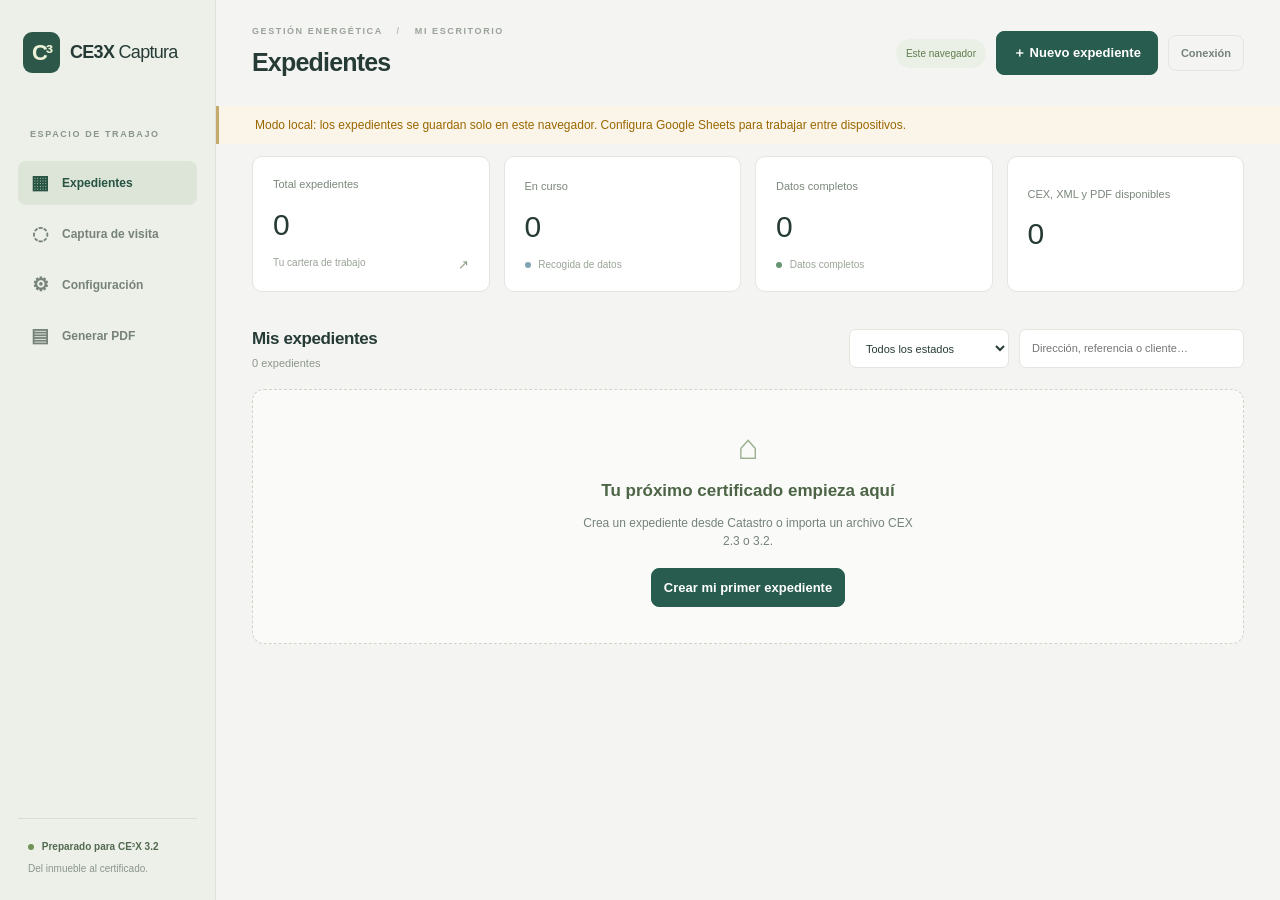
==== app/index.html @ 3f5df827 "Corregir exportación de Chipre y actualizar titulaciones y estado" ====
<!doctype html>
<html lang="es">
<head>
  <meta charset="utf-8">
  <meta name="viewport" content="width=device-width, initial-scale=1">
  <meta http-equiv="Cache-Control" content="no-store">
  <title>CE3X Captura</title>
  <link rel="stylesheet" href="styles.css?v=20261109-certificate-badge">
  <link rel="stylesheet" href="workspace.css?v=20261103-ce3x32">
</head>
<body>
  <aside class="workspace-nav" aria-label="Navegación principal">
    <a class="workspace-logo" href="index.html"><span class="logo-mark" aria-hidden="true">C³</span><span>CE3X <b>Captura</b></span></a>
    <span class="nav-caption">ESPACIO DE TRABAJO</span>
    <button id="workspaceHome" class="nav-item current" type="button"><span aria-hidden="true">▦</span> Expedientes</button>
    <button id="captureToggle" class="nav-item" type="button" aria-expanded="false" aria-controls="capturePanel"><span aria-hidden="true">◌</span> Captura de visita</button>
    <button id="workspaceSettings" class="nav-item" type="button"><span aria-hidden="true">⚙</span> Configuración</button>
    <button id="reportBtn" class="nav-item" type="button"><span aria-hidden="true">▤</span> Generar PDF</button>
    <div class="nav-bottom"><span class="version-dot"></span> Preparado para CE³X 3.2<small>Del inmueble al certificado.</small></div>
  </aside>
  <header class="topbar">
    <div>
      <p class="breadcrumb">GESTIÓN ENERGÉTICA <span>/</span> MI ESCRITORIO</p>
      <h1>Expedientes</h1>
    </div>
    <div class="actions">
      <span id="storageMode" class="storage-mode">Este navegador</span>
      <button id="newBtn" type="button"><span aria-hidden="true">＋</span> Nuevo expediente</button>
      <button id="configBtn" type="button" class="secondary">Conexión</button>
    </div>
  </header>
  <div id="syncAlert" class="sync-alert" hidden></div>

  <main class="app-shell">
    <section id="capturePanel" class="panel capture-panel" aria-label="Captura por chat">
      <div class="panel-header">
        <div>
          <span class="eyebrow">EN LA VISITA</span><h2>Captura de datos</h2>
          <p id="activeRecordText">Sin expediente abierto.</p>
        </div>
      </div>
      <div class="active-expedient">
        <label>
          <span>Selecciona expediente para el chat</span>
          <select id="activeRecordSelect"></select>
        </label>
      </div>
      <form id="chatForm" class="chat-form">
        <textarea id="chatInput" rows="4" placeholder="Ej: superficie útil habitable 149.40, ventilación del inmueble 0.63, demanda diaria ACS 120, cliente Juan Pérez"></textarea>
        <div class="chat-actions">
          <button type="submit">Enviar</button>
          <button id="voiceBtn" type="button" class="secondary">Dictar</button>
        </div>
      </form>
      <div id="chatLog" class="chat-log" aria-live="polite"></div>
    </section>

    <section class="panel right-panel" aria-label="Expedientes y detalle editable">
      <div id="listView" class="list-view">
        <div class="workspace-stats" aria-label="Estado de los expedientes">
          <button type="button" class="stat-card" data-filter="all"><span>Total expedientes</span><strong id="totalCount">0</strong><small>Tu cartera de trabajo <span>↗</span></small></button>
          <button type="button" class="stat-card" data-filter="PENDIENTE_DATOS"><span>En curso</span><strong id="progressCount">0</strong><small><i class="dot blue"></i> Recogida de datos</small></button>
          <button type="button" class="stat-card" data-filter="COMPLETA"><span>Datos completos</span><strong id="completeCount">0</strong><small><i class="dot green"></i> Datos completos</small></button>
          <button type="button" class="stat-card" data-filter="CERTIFICADO_GENERADO"><span>CEX, XML y PDF disponibles</span><strong id="pdfCount">0</strong></button>
        </div>
        <div class="panel-header">
          <div>
            <h2>Mis expedientes</h2>
            <p id="statusSummary">0 expedientes</p>
          </div>
          <div class="list-filters">
            <select id="statusFilter" aria-label="Filtrar expedientes por estado">
              <option value="all">Todos los estados</option>
              <option value="PENDIENTE_DATOS">En curso</option>
              <option value="COMPLETA">Datos completos</option>
              <option value="CERTIFICADO_GENERADO">CEX, XML y PDF disponibles</option>
            </select>
            <input id="searchInput" type="search" placeholder="Dirección, referencia o cliente…" aria-label="Buscar expedientes">
          </div>
        </div>
        <div id="expedientList" class="expedient-list"></div>
      </div>

      <div id="detailView" class="detail-view" hidden>
        <div class="detail-toolbar">
          <button id="backToListBtn" type="button" class="secondary">Volver a la lista</button>
          <div class="detail-actions">
            <button id="saveDetailBtn" type="submit" form="detailForm">Guardar detalle</button>
            <button id="reviewDataBtn" type="button" class="secondary" title="Consulta qué campos vienen de Catastro o del CEX y cuáles has comprobado">Revisión de datos</button>
            <button id="catastroBtn" type="button" class="secondary">Traer Catastro</button>
            <button id="catastroMapBtn" type="button" class="secondary" title="Abrir la cartografía del Catastro">Cartografía Catastro</button>
            <button id="catastro3dBtn" type="button" class="secondary" title="Abrir el Visor 3D del Catastro">Visor3D Catastro</button>
            <button id="autoEnvelopeBtn" type="button" class="secondary" hidden>Autocompletar envolvente</button>
            <button id="autoSystemsBtn" type="button" class="secondary" hidden>Autocompletar instalaciones</button>
            <button id="copyDataBtn" type="button" class="secondary">Copiar datos</button>
            <button id="deleteRecordBtn" type="button" class="danger">Eliminar expediente</button>
            <button id="downloadJsonBtn" type="button" class="secondary" hidden>Descargar JSON</button>
            <button id="downloadCexBtn" type="button" class="secondary">Exportar a CE³X 3.2</button>
            <button id="issueDesktopReportBtn" type="button" hidden>Generar XML y PDF</button>
            <button id="collectDesktopXmlBtn" type="button" class="secondary" hidden>Recoger XML de CE³X</button>
          </div>
        </div>
        <p id="detailSaveStatus" class="export-note" role="status"></p>
        <label class="report-no-improvements" hidden><input id="issueWithoutImprovements" type="checkbox"> Confirmo que esta emisión no incluye conjuntos de mejora</label>
        <button type="button" id="openCertificateFolder" onclick="openCertificateFolder()" hidden>Abrir carpeta del expediente</button>
        <p id="desktopReportFlow" class="export-note" aria-live="polite" hidden></p>
        <p id="desktopXmlStatus" class="export-note" role="status" hidden></p>

        <div class="record-head">
          <div>
            <h2 id="recordTitle">Detalle del expediente</h2>
            <p id="recordSubtitle">Selecciona o crea una referencia.</p>
          </div>
          <span id="recordBadge" class="badge">BORRADOR</span>
        </div>

        <p class="export-note">Exportación residencial · Revisa y recalcula el expediente en CE³X 3.2 antes de emitir el certificado.</p>
        <nav id="sectionTabs" class="tabs" aria-label="Secciones CE3X"></nav>
        <form id="detailForm">
          <div id="sectionFields" class="section-fields"></div>
        </form>
      </div>
    </section>
  </main>

  <dialog id="certificateFolderDialog" aria-labelledby="certificateFolderTitle">
    <h2 id="certificateFolderTitle">Archivos del expediente</h2>
    <p id="certificateFolderPath"></p>
    <p id="certificateFolderFiles"></p>
    <form method="dialog"><button>Cerrar</button></form>
  </dialog>
  <dialog id="operationDialog" aria-labelledby="operationTitle" aria-describedby="operationMessage">
    <h2 id="operationTitle"></h2>
    <p id="operationMessage" role="status" aria-live="polite"></p>
    <div class="form-actions"><button id="closeOperationBtn" type="button" hidden>Aceptar</button></div>
  </dialog>

  <dialog id="configDialog">
    <form method="dialog" id="configForm">
      <h2>Configuracion</h2>
      <label>Apps Script URL<input name="apiUrl" placeholder="https://script.google.com/macros/s/.../exec"></label>
      <label>APP_SECRET<input name="secret" type="password"></label>
      <label>Clave de Render para PDF<input name="pdfKey" type="password" autocomplete="off"></label>
      <button type="button" class="secondary" id="chooseXmlFolderBtn">Elegir carpeta del asistente CE³X</button>
      <p id="xmlFolderConfigStatus" role="status"></p>
      <p class="dialog-help">Elige la carpeta donde se ejecuta el asistente local. Cada expediente tendrá una carpeta con su nombre y referencia. Dentro se guardan el CEX, el XML y el PDF de cada emisión.</p>
      <fieldset><legend>Técnico certificador por defecto</legend><div id="technicianConfigFields"></div>
      </fieldset>
      <p id="sharedConfigStatus" role="status"></p>
      <p>Sin conexión configurada, los expedientes se guardan en este navegador. Con Google Sheets se usa el archivo compartido; los datos locales no se trasladan automáticamente.</p>
      <div class="form-actions">
        <button type="submit">Guardar config</button>
        <button type="button" class="secondary" id="testConfigBtn">Probar conexión</button>
        <button type="button" class="secondary" id="copyConfigLinkBtn">Copiar enlace config</button>
        <button type="button" class="secondary" id="closeConfigBtn">Cerrar</button>
      </div>
    </form>
  </dialog>

  <dialog id="copyDataDialog">
    <form method="dialog" id="copyDataForm">
      <h2>Copiar datos</h2>
      <label>Expediente origen<select name="sourceId" id="copySourceSelect"></select></label>
      <p>Se copiarán Envolvente térmica e Instalaciones al expediente abierto.</p>
      <p id="copyDataStatus" class="dialog-status" role="status" aria-live="polite"></p>
      <div class="form-actions">
        <button type="submit">Guardar copia</button>
        <button type="button" class="secondary" id="closeCopyDataBtn">Cancelar</button>
      </div>
    </form>
  </dialog>

  <dialog id="newRecordDialog">
    <form method="dialog" id="newRecordForm">
      <h2>Nuevo expediente</h2>
      <fieldset class="new-record-options">
        <legend>Elige una única forma de cargarlo</legend>
        <label class="new-record-option">
          <input type="radio" name="newRecordMode" value="catastro" checked>
          <span>
            <strong>Introducir referencia catastral</strong>
          </span>
        </label>
        <label class="new-record-option">
          <input type="radio" name="newRecordMode" value="cex">
          <span>
            <strong>Cargar .cex local</strong>
          </span>
        </label>
      </fieldset>
      <label id="newRecordReferenceField">Referencia catastral
        <input name="reference" inputmode="latin" maxlength="20" autocomplete="off" placeholder="20 caracteres">
      </label>
      <label id="newRecordFileField" hidden>Archivo .cex
        <input name="cexFile" type="file" accept=".cex,application/octet-stream">
      </label>
      <p id="newRecordHelp" class="dialog-help">Se creará el expediente y se consultará Catastro automáticamente.</p>
      <p id="newRecordStatus" class="dialog-status" role="status" aria-live="polite" hidden></p>
      <div class="form-actions">
        <button type="submit" id="createNewRecordBtn"><span class="button-spinner" aria-hidden="true"></span><span id="createNewRecordBtnLabel">Crear expediente</span></button>
        <button type="button" class="secondary" id="closeNewRecordBtn">Cancelar</button>
      </div>
    </form>
  </dialog>

  <dialog id="reportDialog" aria-labelledby="reportTitle">
    <form id="reportForm">
      <span class="eyebrow">INFORME DE CERTIFICACIÓN</span>
      <h2 id="reportTitle">Del XML al PDF</h2>
      <p class="dialog-help">Selecciona el XML que has generado en CE³X 3.2. El generador oficial validará sus datos y creará el informe.</p>
      <label>Certificado en XML<input name="xmlFile" type="file" accept=".xml,application/xml,text/xml" required></label>
      <p class="dialog-help">¿Tienes un CEX? Ábrelo y calcula el expediente en CE³X 3.2; después genera su XML. El CEX por sí solo no sustituye ese cálculo.</p>
      <p id="reportStatus" class="report-status" role="status" aria-live="polite"></p>
      <p id="cloudReportHelp" hidden>Al generar el PDF se enviará el XML a Render. El servicio puede tardar en arrancar. La clave se toma de Configuración.</p>
      <a id="cloudReportLink" class="button-link" href="https://ce3x-pdf-prueba.onrender.com/" target="_blank" rel="noopener noreferrer" hidden>Abrir generador web de PDF</a>
      <div class="form-actions"><button id="generateReportBtn" type="submit">Generar y descargar PDF</button><button id="closeReportBtn" type="button" class="secondary">Cerrar</button></div>
    </form>
  </dialog>
  <dialog id="referencesDialog" aria-labelledby="referencesTitle">
    <form id="referencesForm">
      <span class="eyebrow">IDENTIFICACIÓN DEL EDIFICIO</span>
      <h2 id="referencesTitle">Referencias catastrales</h2>
      <p class="dialog-help">Introduce una referencia de 20 caracteres por línea. La primera será la principal; puedes cambiar el orden, añadir o retirar referencias.</p>
      <label>Referencias del expediente<textarea id="referenceListInput" rows="6" spellcheck="false" autocomplete="off"></textarea></label>
      <p id="referencesStatus" class="dialog-status" role="status" aria-live="polite"></p>
      <div class="form-actions"><button id="saveReferencesBtn" type="submit">Guardar referencias</button><button id="closeReferencesBtn" type="button" class="secondary">Cancelar</button></div>
    </form>
  </dialog>
  <dialog id="estimationDialog" aria-labelledby="estimationTitle">
    <form id="estimationForm">
      <span class="eyebrow">INSTALACIONES · CE³X 3.2</span>
      <h2 id="estimationTitle">Parámetros y rendimiento</h2>
      <p class="dialog-help">Guarda los parámetros de los equipos importados y recalcula sus rendimientos. Esta función no calcula la calificación energética del edificio.</p>
      <label>Equipo<select id="estimationEquipment"></select></label>
      <fieldset id="estimationFields" class="estimation-fields"></fieldset>
      <p id="estimationStatus" class="report-status" role="status" aria-live="polite"></p>
      <div class="form-actions"><button id="calculateEstimationBtn" type="submit">Recalcular y guardar</button><button id="saveEstimationBtn" type="button" class="secondary">Guardar parámetros</button><button id="closeEstimationBtn" type="button" class="secondary">Cerrar</button></div>
    </form>
  </dialog>
  <dialog id="reviewDialog" aria-labelledby="reviewTitle">
    <div class="review-dialog-content">
      <span class="eyebrow">CALIDAD DE LOS DATOS</span>
      <h2 id="reviewTitle">Origen y revisión de datos</h2>
      <p>Comprueba cada dato o tabla con la documentación del expediente. Esta revisión es una declaración del usuario; no calcula ni valida la calificación energética.</p>
      <p id="reviewSummary" role="status"></p>
      <div class="review-list" id="reviewList"></div>
      <form id="reviewCheckForm" hidden>
        <h3 id="reviewFieldTitle"></h3><p id="reviewValuePreview"></p><p id="reviewFieldEvidence"></p>
        <label>Comprobado por<input id="reviewBy" maxlength="120" required></label>
        <label>Documento o cálculo de referencia<input id="reviewDocument" maxlength="500" required></label>
        <label class="review-attestation"><input id="reviewAttested" type="checkbox" required>He contrastado el dato o la tabla con esa referencia.</label>
        <div class="form-actions"><button type="submit">Guardar comprobación</button><button type="button" class="secondary" id="reviewUncheckBtn">Marcar pendiente</button></div>
      </form>
      <p id="reviewStatus" class="dialog-status" role="status"></p>
      <div class="form-actions"><button id="closeReviewBtn" type="button" class="secondary">Cerrar</button></div>
    </div>
  </dialog>
  <dialog id="solarDialog" aria-labelledby="solarTitle">
    <form id="solarForm">
      <span class="eyebrow">ENVOLVENTE TÉRMICA</span>
      <h2 id="solarTitle">Protecciones solares</h2>
      <p class="dialog-help">Edita voladizos y retranqueos. Los factores se calculan en el navegador y se incorporan al CEX. El cálculo energético completo del edificio sigue siendo necesario.</p>
      <label>Aplicar a<select id="solarWindow"></select></label>
      <p id="solarOrientation"></p>
      <p class="dialog-help">Medidas en metros: L es el vuelo horizontal; D, la separación vertical entre el hueco y el voladizo; H, la altura del hueco; W, su anchura; R, la profundidad del retranqueo. Si hay retranqueo, mide L desde el centro del acristalamiento.</p>
      <div id="solarFields"></div>
      <p id="solarPreview" role="status" aria-live="polite"></p>
      <p id="solarStatus" class="dialog-status" role="status"></p>
      <div class="form-actions"><button id="saveSolarBtn" type="submit">Guardar protecciones</button><button id="closeSolarBtn" type="button" class="secondary">Cerrar</button></div>
    </form>
  </dialog>
  <dialog id="windowDialog" aria-labelledby="windowTitle">
    <form id="windowForm" novalidate>
      <span class="eyebrow">ENVOLVENTE TÉRMICA</span>
      <h2 id="windowTitle">Propiedades térmicas de huecos</h2>
      <label>Aplicar a<select id="windowSelector"></select></label>
      <label>Modo de definición<select id="windowMode"><option>Conocidas</option><option>Estimadas</option></select></label>
      <p class="dialog-help">Conocidas: introduce valores respaldados por documentación o ensayos. Estimadas: elige vidrio y marco para calcular sus valores. Completa el porcentaje de marco y su absortividad en la tabla.</p>
      <fieldset id="windowKnownFields"><legend>Valores de la ventana antes de añadir doble ventana</legend>
        <label>U vidrio (W/m²K)<input data-window-value="uVidrio" inputmode="decimal"></label>
        <label>g vidrio (0–1)<input data-window-value="gVidrio" inputmode="decimal"></label>
        <label>U marco (W/m²K)<input data-window-value="uMarco" inputmode="decimal"></label>
      </fieldset>
      <fieldset id="windowEstimatedFields" hidden><legend>Características observadas</legend>
        <label>Tipo de vidrio<select id="windowGlass"></select></label>
        <label>Tipo de marco<select id="windowFrame"></select></label>
      </fieldset>
      <label class="solar-enabled"><input id="windowDouble" type="checkbox">Doble ventana</label>
      <p class="dialog-help">Doble ventana significa dos ventanas paralelas en el mismo hueco. Es distinto de un acristalamiento doble. Esta opción aplica la corrección de CE³X; no calcula la calificación energética del edificio.</p>
      <p id="windowPreview" role="status" aria-live="polite"></p>
      <p id="windowStatus" class="dialog-status" role="status"></p>
      <div class="form-actions"><button id="saveWindowBtn" type="submit">Guardar propiedades</button><button id="closeWindowBtn" type="button" class="secondary">Cerrar</button></div>
    </form>
  </dialog>
  <script src="window-model.js?v=20261108-window-bulk"></script>
  <script src="solar-tables.js?v=20261106-window"></script>
  <script src="solar-model.js?v=20261108-solar-bulk"></script>
  <script src="reports.js?v=20261107-issue-flow"></script>
  <script src="cex-import.js?v=20261109-building-selectors"></script>
  <script src="ce3x-locations.js?v=20261106-window"></script>
  <script src="cex-32.js?v=20261109-chipre"></script>
  <script src="estimation-model.js?v=20261106-window"></script>
  <script src="review-model.js?v=20261106-window"></script>
  <script src="workspace.js?v=20261108-certificate-versions"></script>
  <script src="app.js?v=20261109-titulaciones"></script>
  <script src="estimation-ui.js?v=20261108-report-preflight"></script>
  <script src="references-ui.js?v=20261106-window"></script>
  <script src="review-ui.js?v=20261106-window"></script>
  <script src="solar-ui.js?v=20261108-solar-bulk"></script>
  <script src="window-ui.js?v=20261108-solar-bulk"></script>
</body>
</html>
---- app/styles.css ----
:root {
  --bg: #f4f6f8;
  --panel: #ffffff;
  --text: #17202a;
  --muted: #667085;
  --line: #d8dee6;
  --brand: #176b5b;
  --brand-dark: #0f4f43;
  --ok: #137333;
  --warn: #9a6700;
  --error: #b42318;
}

* {
  box-sizing: border-box;
}

body {
  margin: 0;
  background: var(--bg);
  color: var(--text);
  font-family: Arial, Helvetica, sans-serif;
  font-size: 15px;
}

.topbar {
  align-items: center;
  background: #fff;
  border-bottom: 1px solid var(--line);
  display: flex;
  gap: 16px;
  justify-content: space-between;
  padding: 14px 18px;
}

h1,
h2,
p {
  margin: 0;
}

h1 {
  font-size: 22px;
}

h2 {
  font-size: 17px;
}

p,
small {
  color: var(--muted);
}

.actions,
.chat-actions,
.form-actions {
  align-items: center;
  display: flex;
  flex-wrap: wrap;
  gap: 8px;
}

.storage-mode {
  border: 1px solid var(--line);
  border-radius: 999px;
  color: var(--muted);
  font-size: 13px;
  font-weight: 700;
  padding: 7px 10px;
  white-space: nowrap;
}

.storage-mode.local {
  background: #fff7e6;
  border-color: #f5d089;
  color: var(--warn);
}

.storage-mode.sheet {
  background: #edf7ed;
  border-color: #b7dfbd;
  color: var(--ok);
}

.sync-alert {
  background: #fff7e6;
  border-bottom: 1px solid #f5d089;
  color: var(--warn);
  font-weight: 700;
  padding: 10px 18px;
}

button {
  background: var(--brand);
  border: 1px solid var(--brand);
  border-radius: 6px;
  color: #fff;
  cursor: pointer;
  font: inherit;
  font-weight: 700;
  padding: 9px 12px;
}

button.secondary,
.tab {
  background: #fff;
  color: var(--brand-dark);
}

button.danger {
  background: #fff;
  border-color: #f3b8b2;
  color: var(--error);
}

button:disabled {
  cursor: not-allowed;
  opacity: .55;
}

.app-shell {
  display: grid;
  gap: 16px;
  grid-template-columns: minmax(340px, 440px) minmax(0, 1fr);
  padding: 16px;
}

.panel {
  background: var(--panel);
  border: 1px solid var(--line);
  border-radius: 8px;
  min-width: 0;
}

.capture-panel,
.right-panel {
  max-height: calc(100vh - 96px);
}

.capture-panel,
.list-view {
  overflow: auto;
}

.capture-panel {
  display: grid;
  grid-template-rows: auto auto auto minmax(220px, 1fr);
}

.right-panel {
  overflow: hidden;
}

.list-view {
  height: calc(100vh - 96px);
  max-height: calc(100vh - 96px);
}

.detail-view {
  display: flex;
  flex-direction: column;
  height: calc(100vh - 96px);
  max-height: calc(100vh - 96px);
}

.panel-header,
.record-head {
  align-items: center;
  border-bottom: 1px solid var(--line);
  display: flex;
  gap: 12px;
  justify-content: space-between;
  padding: 14px;
}

.panel-header.compact {
  border-top: 1px solid var(--line);
}

.panel-header input,
.panel-header select {
  max-width: 160px;
}

.list-filters {
  display: flex;
  flex-wrap: wrap;
  gap: 8px;
  justify-content: flex-end;
}

.list-filters button {
  min-width: 120px;
}

.chat-log {
  display: grid;
  gap: 10px;
  min-height: 340px;
  overflow: auto;
  padding: 14px;
}

.chat-message {
  border: 1px solid var(--line);
  border-radius: 8px;
  line-height: 1.4;
  overflow-wrap: anywhere;
  padding: 10px 12px;
  white-space: pre-wrap;
}

.chat-message.assistant {
  background: #f8faf9;
}

.chat-message.user {
  background: #eef7f4;
  border-color: #b8ddd3;
  justify-self: end;
  max-width: 88%;
}

.chat-form {
  background: #f1fbf8;
  border-bottom: 1px solid #b8ddd3;
  border-top: 1px solid #b8ddd3;
  display: grid;
  gap: 10px;
  padding: 14px;
}

.chat-form textarea {
  border-color: #9fd1c6;
  min-height: 112px;
}

.expedient-list {
  display: grid;
}

.empty-list {
  color: var(--muted);
  padding: 18px 14px;
}

.expedient-card {
  background: transparent;
  border: 0;
  border-top: 1px solid var(--line);
  color: inherit;
  display: grid;
  gap: 12px;
  padding: 14px;
  text-align: left;
  width: 100%;
}

.expedient-card:hover,
.expedient-card.active {
  background: #eef7f4;
}

.expedient-main strong,
.expedient-main span {
  display: block;
  overflow-wrap: anywhere;
}

.expedient-main span {
  color: var(--muted);
  margin-top: 4px;
}

.expedient-meta {
  color: var(--muted);
  display: grid;
  gap: 3px;
  grid-template-columns: 1fr;
}

.expedient-meta span {
  overflow: hidden;
  text-overflow: ellipsis;
  white-space: nowrap;
}

.section-status {
  display: flex;
  flex-wrap: wrap;
  gap: 6px;
}

.section-pill,
.badge {
  border-radius: 999px;
  font-size: 12px;
  font-weight: 700;
  padding: 5px 8px;
  white-space: nowrap;
}

.section-pill.done,
.badge.COMPLETA {
  background: #edf7ed;
  border: 1px solid #b7dfbd;
  color: var(--ok);
}

.badge.CERTIFICADO_GENERADO {
  background: #e0f2fe;
  border: 1px solid #7dd3fc;
  color: #075985;
}

.section-pill.partial,
.badge.PENDIENTE_DATOS {
  background: #fff7e6;
  border: 1px solid #f5d089;
  color: var(--warn);
}

.section-pill.missing,
.badge.BORRADOR {
  background: #f2f4f7;
  border: 1px solid #d0d5dd;
  color: var(--muted);
}

.badge.ERROR {
  background: #fff0ee;
  border: 1px solid #ffd0ca;
  color: var(--error);
}

.tabs {
  align-items: center;
  border-bottom: 1px solid var(--line);
  display: flex;
  flex: 0 0 auto;
  gap: 8px;
  min-height: 58px;
  overflow-x: auto;
  overflow-y: hidden;
  padding: 12px 14px;
}

.detail-toolbar {
  align-items: center;
  background: #fff;
  border-bottom: 1px solid var(--line);
  display: flex;
  gap: 10px;
  justify-content: space-between;
  padding: 12px 14px;
  position: sticky;
  top: 0;
  flex: 0 0 auto;
  z-index: 2;
}

.detail-actions {
  display: flex;
  flex-wrap: wrap;
  gap: 8px;
  justify-content: flex-end;
}

[hidden] {
  display: none !important;
}

.tab.active {
  background: var(--brand);
  color: #fff;
}

.tab {
  line-height: 1.15;
  min-height: 38px;
  white-space: nowrap;
}

.record-head {
  flex: 0 0 auto;
}

form {
  padding: 14px;
}

#detailForm {
  flex: 1;
  min-height: 0;
  overflow: auto;
}

fieldset {
  border: 1px solid var(--line);
  border-radius: 8px;
  display: grid;
  gap: 12px;
  grid-template-columns: repeat(3, minmax(0, 1fr));
  margin: 0 0 14px;
  padding: 14px;
}

legend {
  color: var(--brand-dark);
  font-weight: 700;
  padding: 0 6px;
}

label {
  color: var(--muted);
  display: grid;
  gap: 6px;
}

label span {
  color: var(--muted);
}

input,
textarea,
select {
  border: 1px solid var(--line);
  border-radius: 6px;
  color: var(--text);
  font: inherit;
  min-width: 0;
  padding: 9px 10px;
  width: 100%;
}

textarea {
  resize: vertical;
}

.active-expedient {
  background: #fbfdfc;
  border-bottom: 1px solid var(--line);
  padding: 12px 14px;
}

.active-expedient label {
  display: grid;
  gap: 6px;
}

.input-with-unit {
  align-items: center;
  display: grid;
  gap: 8px;
  grid-template-columns: minmax(0, 1fr) auto;
}

.input-with-unit small {
  white-space: nowrap;
}

.image-field {
  display: grid;
  gap: 8px;
}

.image-preview {
  border: 1px solid var(--line);
  border-radius: 6px;
  display: block;
  max-height: 160px;
  max-width: 100%;
  object-fit: contain;
}

.image-link,
.image-empty {
  align-items: center;
  border: 1px solid var(--line);
  border-radius: 6px;
  color: var(--muted);
  display: flex;
  min-height: 44px;
  padding: 0 12px;
  text-decoration: none;
}

.image-link {
  color: var(--accent);
}

.table-fieldset {
  display: block;
}

.table-label {
  display: grid;
  gap: 8px;
}

.table-wrap {
  overflow-x: auto;
}

table {
  border-collapse: collapse;
  min-width: 880px;
  width: 100%;
}

th,
td {
  border: 1px solid var(--line);
  padding: 6px;
  vertical-align: top;
}

th {
  background: #f3f6f8;
  color: var(--text);
  font-size: 13px;
  text-align: left;
}

td:first-child,
td:nth-child(2),
th:first-child,
th:nth-child(2) {
  color: var(--muted);
  text-align: center;
  width: 44px;
}

td:first-child input,
th:first-child input {
  min-width: 0;
  width: auto;
}

td input,
td select {
  border: 0;
  border-radius: 0;
  min-width: 120px;
  padding: 5px;
}

.table-actions {
  display: flex;
  flex-wrap: wrap;
  gap: 8px;
  margin-top: 8px;
}

dialog {
  border: 1px solid var(--line);
  border-radius: 8px;
  max-width: 560px;
  width: calc(100% - 32px);
}

dialog::backdrop {
  background: rgba(15, 23, 42, .35);
}

#configForm,
#copyDataForm,
#newRecordForm {
  display: grid;
  gap: 14px;
}

#newRecordForm {
  text-align: center;
}

.new-record-options {
  border: 1px solid var(--line);
  display: grid;
  grid-template-columns: repeat(2, minmax(0, 1fr));
  gap: 8px;
  margin: 0;
  padding: 10px;
  text-align: left;
}

.new-record-options legend {
  color: var(--muted);
  font-size: 13px;
  text-align: left;
  padding: 0 5px;
}

.new-record-option {
  align-items: center;
  border: 1px solid transparent;
  border-radius: 6px;
  cursor: pointer;
  display: flex;
  gap: 10px;
  justify-content: center;
  min-height: 76px;
  padding: 9px;
  text-align: center;
}

.new-record-option:has(input:checked) {
  background: #eef7f4;
  border-color: #b8ddd3;
}

.new-record-option span {
  display: block;
}

.dialog-help,
.dialog-status {
  color: var(--muted);
  margin: 0;
}

.dialog-status {
  align-items: center;
  color: var(--accent);
  display: flex;
  gap: 8px;
  justify-content: center;
  font-weight: 700;
}

#newRecordForm > label {
  text-align: left;
}

#newRecordForm .form-actions {
  justify-content: center;
}

.button-spinner {
  animation: button-spin .8s linear infinite;
  border: 2px solid currentColor;
  border-right-color: transparent;
  border-radius: 50%;
  display: none;
  height: 13px;
  margin-right: 7px;
  vertical-align: -2px;
  width: 13px;
}

#createNewRecordBtn.is-loading .button-spinner {
  display: inline-block;
}

@keyframes button-spin {
  to { transform: rotate(360deg); }
}

@media (max-width: 980px) {
  .topbar,
  .app-shell {
    display: block;
  }

  .actions {
    margin-top: 12px;
  }

  .app-shell {
    padding: 10px;
  }

  .new-record-options {
    grid-template-columns: 1fr;
  }

  .panel {
    margin-bottom: 12px;
  }

  .capture-panel,
  .right-panel {
    max-height: none;
    overflow: visible;
  }

  .detail-view {
    height: auto;
    max-height: none;
  }

  .list-view {
    height: auto;
    max-height: none;
  }

  .chat-log {
    min-height: 260px;
  }

  .detail-toolbar {
    align-items: stretch;
    display: grid;
  }

  .detail-actions {
    justify-content: stretch;
  }

  .detail-actions button {
    flex: 1 1 150px;
  }

  fieldset {
    grid-template-columns: 1fr;
  }
}
/* Advanced installation input stays separate from the wide inventory tables. */
.estimation-tools { grid-column: 1 / -1; padding: 16px; border: 1px solid #d7e3e2; border-radius: 14px; background: #f4faf8; }
.estimation-tools p { margin: 10px 0 0; color: #4d6561; font-size: .9rem; }
#estimationDialog .estimation-fields { display: grid; grid-template-columns: repeat(2,minmax(0,1fr)); gap: 14px; margin: 16px 0; border: 0; padding: 0; min-width: 0; }
#estimationDialog .estimation-fields > p { grid-column: 1 / -1; }
#estimationDialog .estimation-fields label { display: flex; flex-direction: column; gap: 8px; justify-content: space-between; }
@media (max-width: 540px) { #estimationDialog .estimation-fields { grid-template-columns: minmax(0,1fr); } }
.estimation-result { margin: 0; padding: 12px; background: #e8f3ef; border-radius: 10px; font-size: .9rem; }
.reference-tools { grid-column: 1 / -1; }
.reference-tools p { margin: 8px 0 0; font-size: .85rem; color: #667568; }
#referenceListInput { font-family: ui-monospace,Consolas,monospace; text-transform: uppercase; }
#reviewDialog { width: min(960px,94vw); max-height: 90vh; }
.review-dialog-content { display: grid; gap: 12px; }
.review-list { display: grid; gap: 8px; max-height: 35vh; overflow: auto; }
.review-entry { display: grid; grid-template-columns: 2fr 1fr 1fr; gap: 12px; text-align: left; color: #20372e; background: #f4f7f4; border: 1px solid #cedbd2; padding: 12px; }
.review-entry strong { font-size: .85rem; }
.review-entry span { font-size: .8rem; }
#reviewCheckForm { display: grid; gap: 10px; }
#reviewCheckForm[hidden] { display: none; }
.review-attestation { display: flex; align-items: center; gap: 10px; }
.review-attestation input { width: auto; }
@media(max-width:600px) { .review-entry { grid-template-columns: 1fr; gap: 4px; } }
/* Solar editor stays inside the viewport on phones and desktops. */
#solarDialog{width:min(680px,calc(100vw - 24px));max-height:calc(100dvh - 24px);overflow:auto;box-sizing:border-box}
#solarForm{display:grid;gap:12px}
#solarFields{display:grid;gap:12px}
#solarFields fieldset{display:block;min-width:0;border:1px solid var(--line);border-radius:8px;padding:14px}
.solar-enabled{display:flex;align-items:center;gap:8px;margin-bottom:12px}
.solar-enabled input{width:auto}
.solar-dimensions{display:grid;grid-template-columns:repeat(3,minmax(0,1fr));gap:10px}
.solar-dimensions label{min-width:0}
.solar-dimensions input{width:100%;box-sizing:border-box}
@media(max-width:480px){.solar-dimensions{grid-template-columns:1fr}#solarDialog{padding:16px}}
#windowDialog{width:min(680px,calc(100vw - 24px));max-height:calc(100dvh - 24px);overflow:auto;box-sizing:border-box}
#windowForm{display:grid;gap:12px}
#windowForm fieldset{display:grid;gap:12px;min-width:0;padding:14px;border:1px solid var(--line);border-radius:8px}
#windowForm fieldset[hidden]{display:none}

#configDialog { width: min(920px, calc(100% - 32px)); max-height: 90vh; }
#configForm fieldset { display: block; min-width: 0; }
#technicianConfigFields { display: grid; grid-template-columns: repeat(auto-fit, minmax(min(100%, 250px), 1fr)); gap: 12px 16px; }
#technicianConfigFields input { width: 100%; min-width: 0; }
#sharedConfigStatus:empty { display: none; }

.tab[data-completion]::before { content: ''; display: inline-block; width: .55rem; height: .55rem; border-radius: 50%; margin-inline-end: .45rem; background: #ad363d; }
.tab[data-completion="partial"]::before { background: #a66a12; }
.tab[data-completion="done"]::before { background: #23754b; }
#detailSaveStatus:empty { display: none; }
.energy-scale { list-style: none; padding: 0; max-width: 550px; }
.energy-scale li { --size: 35%; display: grid; grid-template-columns: 5rem minmax(8rem, 1fr) 4.5rem; align-items: center; gap: .45rem; margin-block: .3rem; }
.energy-scale strong { width: var(--size); min-width: 2rem; padding: .3rem 1rem .3rem .4rem; box-sizing: border-box; background: var(--grade); color: #151a16; text-align: right; clip-path: polygon(0 0, 90% 0, 100% 50%, 90% 100%, 0 100%); }
.energy-scale [data-grade="A"] { --grade: #47b264; }
.energy-scale [data-grade="B"] { --grade: #71bd52; --size: 45%; }
.energy-scale [data-grade="C"] { --grade: #a8cb43; --size: 55%; }
.energy-scale [data-grade="D"] { --grade: #f7df42; --size: 65%; }
.energy-scale [data-grade="E"] { --grade: #edb51b; --size: 75%; }
.energy-scale [data-grade="F"] { --grade: #ff8e42; --size: 85%; }
.energy-scale [data-grade="G"] { --grade: #ef6560; --size: 95%; }
.energy-scale [aria-current] { font-weight: 700; }
.energy-metrics { display: grid; grid-template-columns: minmax(0, 1fr) auto; gap: .55rem 1rem; max-width: 620px; }
.energy-metrics dd { margin: 0; }

.section-fields .report-settings { grid-template-columns: minmax(0, 2fr) minmax(0, 1fr); align-items: start; }
.report-settings-column { display: grid; align-content: start; gap: 1rem; min-width: 0; }
.report-settings-column label { display: grid; gap: .4rem; }
.report-settings-column .report-no-improvements { display: flex; align-items: flex-start; gap: .55rem; }
.report-no-improvements[hidden] { display: none; }
@media (max-width: 760px) {
  .section-fields .report-settings { grid-template-columns: minmax(0, 1fr); }
}
.report-no-improvements input { width: auto; }

#operationMessage { white-space: pre-line; }

.acs-tank { display: grid; gap: 6px; min-width: 190px; margin-top: 8px; }
.acs-tank[hidden] { display: none; }
.acs-tank label { display: grid; gap: 3px; }
---- app/workspace.css ----
/* CE3X workspace — quiet mineral palette, clear hierarchy, keyboard-first forms. */
:root{--bg:#f4f5f2;--panel:#fff;--text:#263b36;--muted:#74827a;--line:#e1e6df;--brand:#275c4e;--brand-dark:#1b4239;--accent:#275c4e;--nav-width:216px}
body{font-family:Inter,"Segoe UI",Arial,sans-serif;font-size:14px;line-height:1.5;background:var(--bg)}
button,input,select,textarea{font-family:inherit}button{border-radius:8px;font-size:13px;font-weight:600;transition:background .15s,border-color .15s}button:focus-visible,a:focus-visible,input:focus-visible,select:focus-visible,textarea:focus-visible,summary:focus-visible{outline:3px solid #91b99d;outline-offset:3px}
button:hover{filter:brightness(.97)}[hidden]{display:none!important}
.workspace-nav{position:fixed;inset:0 auto 0 0;width:var(--nav-width);padding:32px 18px 24px;background:#edf0e9;border-right:1px solid #dce2d7;display:flex;flex-direction:column;gap:7px;z-index:30}
.workspace-logo{display:flex;align-items:center;gap:10px;text-decoration:none;color:var(--text);font-size:18px;font-weight:700;letter-spacing:-.7px;margin:0 5px 48px}.workspace-logo b{font-weight:400}.logo-mark{background:#2c5749;color:#eef3d8;width:37px;height:41px;display:grid;place-items:center;border-radius:9px;font-size:22px;letter-spacing:-2px}
.nav-caption{font-size:9px;font-weight:700;letter-spacing:1.6px;margin:0 12px 12px;color:#8a968b}.nav-item{border:0;color:#778378;background:transparent;display:flex;gap:12px;align-items:center;text-align:left;padding:12px;font-size:12px;white-space:nowrap}.nav-item>span{font-size:19px;line-height:20px;width:20px;text-align:center}.nav-item.current{color:#275343;background:#dce5d7}.nav-item:hover{background:#e2e8dc}.nav-bottom{margin-top:auto;padding:20px 10px 0;border-top:1px solid #d7dfd0;color:#526950;font-size:10px;font-weight:600}.nav-bottom small{display:block;font-size:10px;font-weight:400;color:#8a968b;margin-top:7px}.version-dot,.dot{display:inline-block;width:6px;height:6px;border-radius:50%;background:#6e9455;margin-right:5px}.dot.amber{background:#bd9a51}.dot.blue{background:#82a4b0}.dot.green{background:#679573}
.topbar{margin-left:var(--nav-width);height:106px;padding:22px 36px;background:var(--bg);border:0;gap:20px}.topbar h1{font-size:25px;font-weight:650;letter-spacing:-.8px;margin-top:5px}.breadcrumb{font-size:9px;font-weight:600;letter-spacing:1.6px;color:#9aa299}.breadcrumb span{margin:0 10px;color:#b8bfb4}.topbar .actions{gap:10px;flex-wrap:wrap}.topbar #newBtn{padding:11px 16px}.topbar #configBtn{font-size:11px;background:transparent;border-color:var(--line);color:var(--muted)}.storage-mode{background:#eaf0e5!important;border:0;color:#617c50!important;font-weight:500;font-size:10px;padding:7px 10px}.sync-alert{margin-left:var(--nav-width);margin-right:0;border:0;border-left:3px solid #c5aa6e;background:#faf5e8;font-size:12px;font-weight:500;padding:10px 36px}
.app-shell{margin-left:var(--nav-width);padding:12px 36px 36px;display:block}.right-panel{border:0;background:transparent;border-radius:0;max-height:none;overflow:visible}.list-view,.detail-view{height:auto;max-height:none;overflow:visible}.workspace-overview{position:relative;overflow:hidden;display:flex;justify-content:space-between;align-items:center;gap:32px;background:#e6ecdf;border:1px solid #dce5d5;border-radius:14px;padding:34px 38px;margin-bottom:24px;min-height:232px}.eyebrow{font-size:9px;font-weight:700;letter-spacing:2px;color:#7b8c6c;display:block;margin-bottom:12px}.overview-copy h2{font-size:35px;line-height:1.13;letter-spacing:-1.2px;font-weight:550;color:#36543d}.overview-copy>p{max-width:340px;font-size:12px;line-height:1.7;margin-top:14px;color:#7b8875}.overview-tags{display:flex;gap:8px;margin-top:18px;flex-wrap:wrap}.overview-tags span{font-size:9px;color:#6d7f61;background:#f2f5ec;border:1px solid #d6e0cd;border-radius:5px;padding:4px 8px}.building-drawing{width:280px;max-width:36%;color:#79916c;flex-shrink:0;margin-right:20px}
.workspace-stats{display:grid;grid-template-columns:repeat(4,minmax(0,1fr));gap:14px;margin-bottom:34px}.stat-card{display:block;background:#fff;border:1px solid var(--line);color:var(--text);text-align:left;padding:17px 20px;border-radius:10px}.stat-card>span{font-size:11px;font-weight:500;color:#7b877b}.stat-card>strong{display:block;font-size:30px;font-weight:500;letter-spacing:-1px;margin:8px 0}.stat-card small{font-size:10px;color:#9aA498;font-weight:400;display:block}.stat-card small>span{float:right;color:#8c9b80;font-size:13px}.stat-card:hover{border-color:#9dae90;background:#fafcf7}
.list-view>.panel-header{border:0;padding:0 0 18px;align-items:center;flex-wrap:wrap;gap:16px}.panel-header h2{font-size:17px;font-weight:600;letter-spacing:-.4px}.panel-header p{font-size:11px;margin-top:3px;color:#8d978b}.list-filters{display:flex;gap:10px;flex-wrap:wrap}.list-filters select,.list-filters input{background:#fff;border:1px solid var(--line);border-radius:7px;padding:10px 12px;font-size:11px;min-height:38px}.list-filters input{min-width:225px}.expedient-list{gap:12px}.expedient-card{border:1px solid var(--line);border-radius:10px;background:#fff;padding:23px 24px;grid-template-columns:minmax(200px,1.25fr) minmax(160px,1fr) auto;gap:16px;align-items:center}.expedient-card:hover,.expedient-card.active{background:#fcfdf9;border-color:#a9baa0}.expedient-main strong{font-size:14px;font-weight:650;letter-spacing:-.2px}.expedient-main span{font-size:10px;letter-spacing:.4px;color:#929d90;margin-top:6px}.expedient-meta{font-size:11px;line-height:1.8}.section-status{grid-column:1/-1;padding-top:14px;border-top:1px solid #f0f2ed;gap:8px}.section-pill{font-size:9px;padding:4px 8px;font-weight:500;border-radius:5px}.badge{font-size:9px;border-radius:5px;font-weight:600;letter-spacing:.3px;padding:6px 9px}.empty-list{display:flex;align-items:center;flex-direction:column;text-align:center;border:1px dashed #ccd7c5;border-radius:12px;padding:36px 20px;background:#fafbf8;gap:10px}.empty-list strong{font-size:17px;font-weight:550;color:#4d6447}.empty-list p{font-size:12px;max-width:330px}.empty-list button{margin-top:8px}.empty-symbol{font-size:35px;color:#9aad8d;line-height:1.2}
.capture-panel{display:none;position:fixed;right:22px;top:110px;bottom:24px;width:350px;max-height:none;border-radius:12px;box-shadow:0 16px 65px #233d3029;z-index:25;overflow:auto;background:#fff}.capture-open .capture-panel{display:grid;grid-template-rows:auto auto auto minmax(130px,1fr)}.capture-open .right-panel{margin-right:370px}.capture-panel .panel-header{padding:20px}.capture-panel .eyebrow{margin-bottom:4px}.capture-panel .active-expedient{padding:15px 18px}.capture-panel label{font-size:11px}.capture-panel .chat-form{padding:16px;background:#f5f8f1;border-color:var(--line)}.chat-form textarea{font-size:12px;min-height:100px;background:white;border-color:#dce4d5;border-radius:8px}.chat-message{font-size:12px;line-height:1.6;border-radius:9px}.chat-log{padding:16px;min-height:160px}
.detail-view{border:1px solid var(--line);border-radius:12px;overflow:hidden;background:#fff}.detail-toolbar{background:#fafbf7;border-bottom:1px solid var(--line);padding:15px 20px;gap:12px;flex-wrap:wrap}.detail-actions{gap:7px;flex-wrap:wrap}.detail-actions button{font-size:10px;padding:8px 10px}#downloadCexBtn{background:#2a5b49;color:#fff;border-color:#2a5b49}#deleteRecordBtn{margin-left:auto;border-color:transparent;background:transparent;color:#b88173}#backToListBtn{font-size:11px;background:transparent;border-color:transparent}.record-head{padding:24px 24px 14px;border:0}.record-head h2{font-size:22px;letter-spacing:-.6px}.record-head p{font-size:12px;margin-top:6px}.export-note{padding:0 24px 18px;font-size:10px;color:#8d9987}.tabs{border-top:1px solid #f0f2ed;border-bottom:1px solid var(--line);padding:0 18px;gap:5px;background:white;overflow-x:auto;flex-wrap:nowrap}.tab{white-space:nowrap;border:0;border-bottom:2px solid transparent;border-radius:0;font-size:11px;color:#8b9785;padding:15px 12px}.tab.active{background:transparent;color:#365c42;border-bottom-color:#688c56}.section-fields{padding:24px}.section-fields fieldset{border:1px solid var(--line);border-radius:9px;padding:22px;margin-bottom:20px;gap:18px}.section-fields legend{font-size:12px;font-weight:600;padding:0 9px;color:#627357}label{font-size:11px;color:#788570;font-weight:500}input,textarea,select{border-radius:6px;border-color:#dfe6d9;padding:10px;color:var(--text);background:#fcfdfb;font-size:13px}.section-fields input:focus,.section-fields select:focus{background:#fff}.table-wrap{border-radius:8px;border:1px solid var(--line)}table{font-size:11px}th{font-weight:500;background:#f3f6ef;color:#78866f}dialog{border:1px solid var(--line);border-radius:15px;padding:28px;box-shadow:0 22px 100px #233d302b}dialog h2{font-size:22px;letter-spacing:-.5px}dialog::backdrop{background:#233d3055;backdrop-filter:blur(3px)}.dialog-help{font-size:12px;line-height:1.7}
@media(min-width:1500px){.app-shell{padding-left:48px;padding-right:48px}.topbar{padding-left:48px;padding-right:48px}.workspace-overview{min-height:250px}.overview-copy h2{font-size:40px}.building-drawing{width:330px}}
@media(max-width:1100px){:root{--nav-width:178px}.workspace-nav{padding:25px 12px}.workspace-logo{font-size:16px}.topbar{padding:20px 22px}.app-shell{padding:10px 22px 28px}.workspace-overview{padding:26px}.overview-copy h2{font-size:30px}.stat-card{padding:14px}.expedient-card{grid-template-columns:minmax(150px,1fr) auto}.expedient-meta{grid-column:1;grid-row:2}.expedient-card>.section-status{grid-row:3}.capture-open .right-panel{margin-right:0}.capture-panel{width:350px}.detail-toolbar{display:flex}.detail-actions button{flex:0 1 auto}}
@media(max-width:760px){:root{--nav-width:0px}.workspace-nav{position:sticky;top:0;width:auto;height:58px;flex-direction:row;align-items:center;padding:7px 14px;border-right:0;border-bottom:1px solid var(--line);gap:6px}.workspace-logo{font-size:13px;margin:0 auto 0 0;gap:7px}.logo-mark{height:30px;width:28px;font-size:18px}.workspace-logo b,.nav-caption,.nav-bottom{display:none}.nav-item{font-size:10px;padding:8px;gap:5px}.nav-item>span{font-size:16px;width:14px}.topbar{height:auto;min-height:100px;display:flex;padding:20px 16px;align-items:flex-start;flex-wrap:wrap;gap:12px}.topbar h1{font-size:23px}.breadcrumb{font-size:8px}.topbar .actions{margin:0;gap:7px}.topbar #newBtn{font-size:11px;padding:9px 12px}.topbar #configBtn{display:none}.app-shell{padding:4px 16px 30px}.sync-alert{padding:10px 16px}.workspace-overview{padding:24px;min-height:210px;margin-bottom:16px}.overview-copy h2{font-size:29px}.overview-copy>p{font-size:11px}.building-drawing{position:absolute;right:-35px;top:25px;opacity:.22;width:190px;max-width:48%}.overview-copy{position:relative;z-index:1}.workspace-stats{grid-template-columns:repeat(2,minmax(0,1fr));gap:10px;margin-bottom:26px}.stat-card{padding:15px}.stat-card>strong{font-size:26px;margin:5px 0}.list-view>.panel-header{display:flex;align-items:flex-start}.list-filters{width:100%;gap:8px}.list-filters input{min-width:0;flex:1;width:130px}.list-filters select{width:145px}.expedient-card{padding:18px;gap:10px}.section-status{gap:5px}.section-pill{white-space:normal}.expedient-main strong{font-size:13px}.capture-panel{top:70px;bottom:12px;left:12px;right:12px;width:auto}.capture-open .right-panel{margin:0}.detail-actions{display:flex}.detail-actions button{flex:1 1 120px}.detail-toolbar{padding:12px;display:flex}.record-head{padding:20px}.record-head h2{font-size:19px}.section-fields{padding:14px}.section-fields fieldset{padding:16px;grid-template-columns:1fr}.tabs{padding:0 8px}.tab{font-size:10px;padding:14px 10px}.export-note{padding:0 20px 16px}.new-record-options{grid-template-columns:1fr}dialog{padding:22px}.section-fields .table-wrap{max-width:100%}}
#reportForm{display:grid;gap:16px}#reportForm input[type=file]{display:block;margin-top:8px;max-width:100%;width:100%}.report-status{white-space:pre-wrap;overflow-wrap:anywhere;font-size:12px;max-height:220px;overflow:auto;background:#f3f6ef;border-radius:8px;padding:12px}.report-status:empty{display:none}
@media(prefers-reduced-motion:reduce){*,*::before,*::after{transition:none!important;animation:none!important;scroll-behavior:auto!important}}
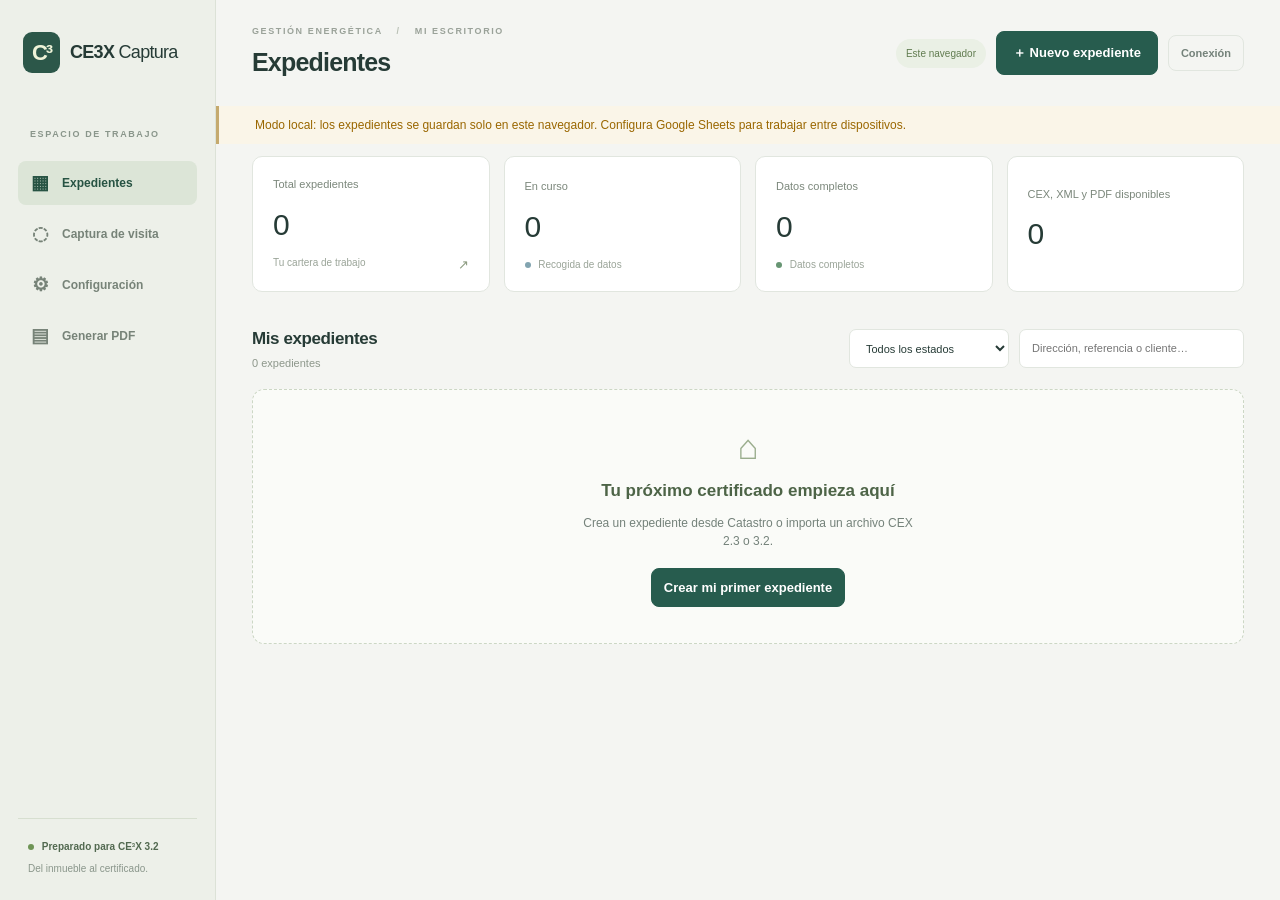
==== commit 9eec3e88: "Leer plantas de Catastro y comprobar los campos del certificado" ====
--- a/app/index.html
+++ b/app/index.html
@@ -5,7 +5,7 @@
   <meta name="viewport" content="width=device-width, initial-scale=1">
   <meta http-equiv="Cache-Control" content="no-store">
   <title>CE3X Captura</title>
-  <link rel="stylesheet" href="styles.css?v=20261109-certificate-badge">
+  <link rel="stylesheet" href="styles.css?v=20261111-building-data">
   <link rel="stylesheet" href="workspace.css?v=20261103-ce3x32">
 </head>
 <body>
@@ -297,12 +297,12 @@
   <script src="solar-model.js?v=20261108-solar-bulk"></script>
   <script src="reports.js?v=20261107-issue-flow"></script>
   <script src="cex-import.js?v=20261109-building-selectors"></script>
-  <script src="ce3x-locations.js?v=20261106-window"></script>
+  <script src="ce3x-locations.js?v=20261111-building-data"></script>
   <script src="cex-32.js?v=20261109-chipre"></script>
   <script src="estimation-model.js?v=20261106-window"></script>
   <script src="review-model.js?v=20261106-window"></script>
   <script src="workspace.js?v=20261108-certificate-versions"></script>
-  <script src="app.js?v=20261109-titulaciones"></script>
+  <script src="app.js?v=20261111-certificate-fields"></script>
   <script src="estimation-ui.js?v=20261108-report-preflight"></script>
   <script src="references-ui.js?v=20261106-window"></script>
   <script src="review-ui.js?v=20261106-window"></script>
--- a/app/styles.css
+++ b/app/styles.css
@@ -779,6 +779,14 @@
 .energy-metrics dd { margin: 0; }
 
 .section-fields .report-settings { grid-template-columns: minmax(0, 2fr) minmax(0, 1fr); align-items: start; }
+.section-fields .building-definition { align-items: start; }
+.building-images {
+  grid-column: 1 / -1;
+  display: grid;
+  grid-template-columns: repeat(auto-fit, minmax(min(100%, 240px), 1fr));
+  align-items: start;
+  gap: 18px;
+}
 .report-settings-column { display: grid; align-content: start; gap: 1rem; min-width: 0; }
 .report-settings-column label { display: grid; gap: .4rem; }
 .report-settings-column .report-no-improvements { display: flex; align-items: flex-start; gap: .55rem; }
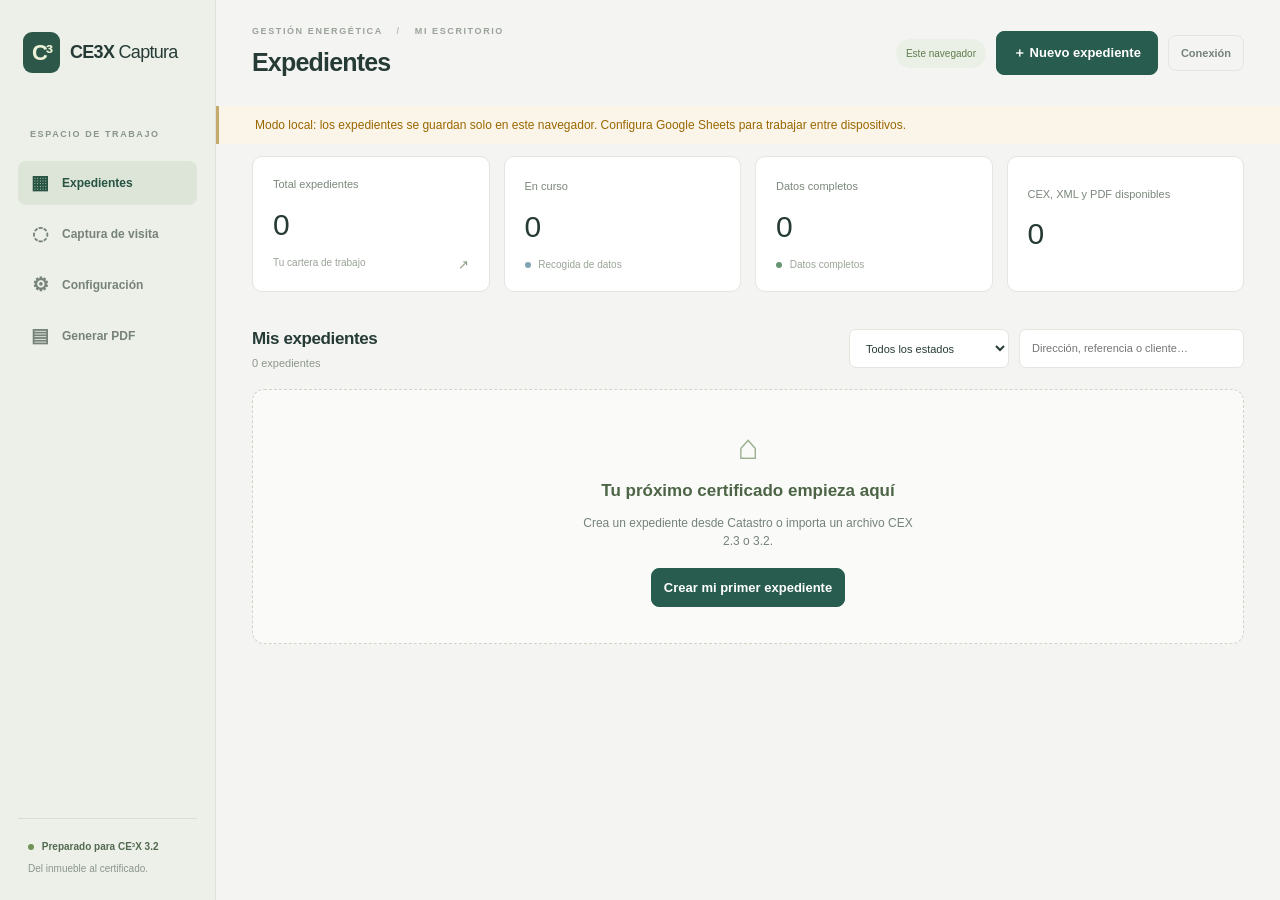
==== commit fa742935: "Generar informes fotovoltaicos anterior y posterior" ====
--- a/app/index.html
+++ b/app/index.html
@@ -5,7 +5,7 @@
   <meta name="viewport" content="width=device-width, initial-scale=1">
   <meta http-equiv="Cache-Control" content="no-store">
   <title>CE3X Captura</title>
-  <link rel="stylesheet" href="styles.css?v=20261111-building-data">
+  <link rel="stylesheet" href="styles.css?v=20261113-informes-fv">
   <link rel="stylesheet" href="workspace.css?v=20261103-ce3x32">
 </head>
 <body>
@@ -296,13 +296,13 @@
   <script src="solar-tables.js?v=20261106-window"></script>
   <script src="solar-model.js?v=20261108-solar-bulk"></script>
   <script src="reports.js?v=20261107-issue-flow"></script>
-  <script src="cex-import.js?v=20261109-building-selectors"></script>
+  <script src="cex-import.js?v=20261113-fotovoltaica-mensual"></script>
   <script src="ce3x-locations.js?v=20261111-building-data"></script>
-  <script src="cex-32.js?v=20261109-chipre"></script>
+  <script src="cex-32.js?v=20261113-fotovoltaica-mensual"></script>
   <script src="estimation-model.js?v=20261106-window"></script>
   <script src="review-model.js?v=20261106-window"></script>
   <script src="workspace.js?v=20261108-certificate-versions"></script>
-  <script src="app.js?v=20261111-certificate-fields"></script>
+  <script src="app.js?v=20261113-informes-fv"></script>
   <script src="estimation-ui.js?v=20261108-report-preflight"></script>
   <script src="references-ui.js?v=20261106-window"></script>
   <script src="review-ui.js?v=20261106-window"></script>
--- a/app/styles.css
+++ b/app/styles.css
@@ -788,6 +788,8 @@
   gap: 18px;
 }
 .report-settings-column { display: grid; align-content: start; gap: 1rem; min-width: 0; }
+.report-settings-heading { grid-column: 1 / -1; margin: 0; }
+.report-settings [hidden] { display: none; }
 .report-settings-column label { display: grid; gap: .4rem; }
 .report-settings-column .report-no-improvements { display: flex; align-items: flex-start; gap: .55rem; }
 .report-no-improvements[hidden] { display: none; }
